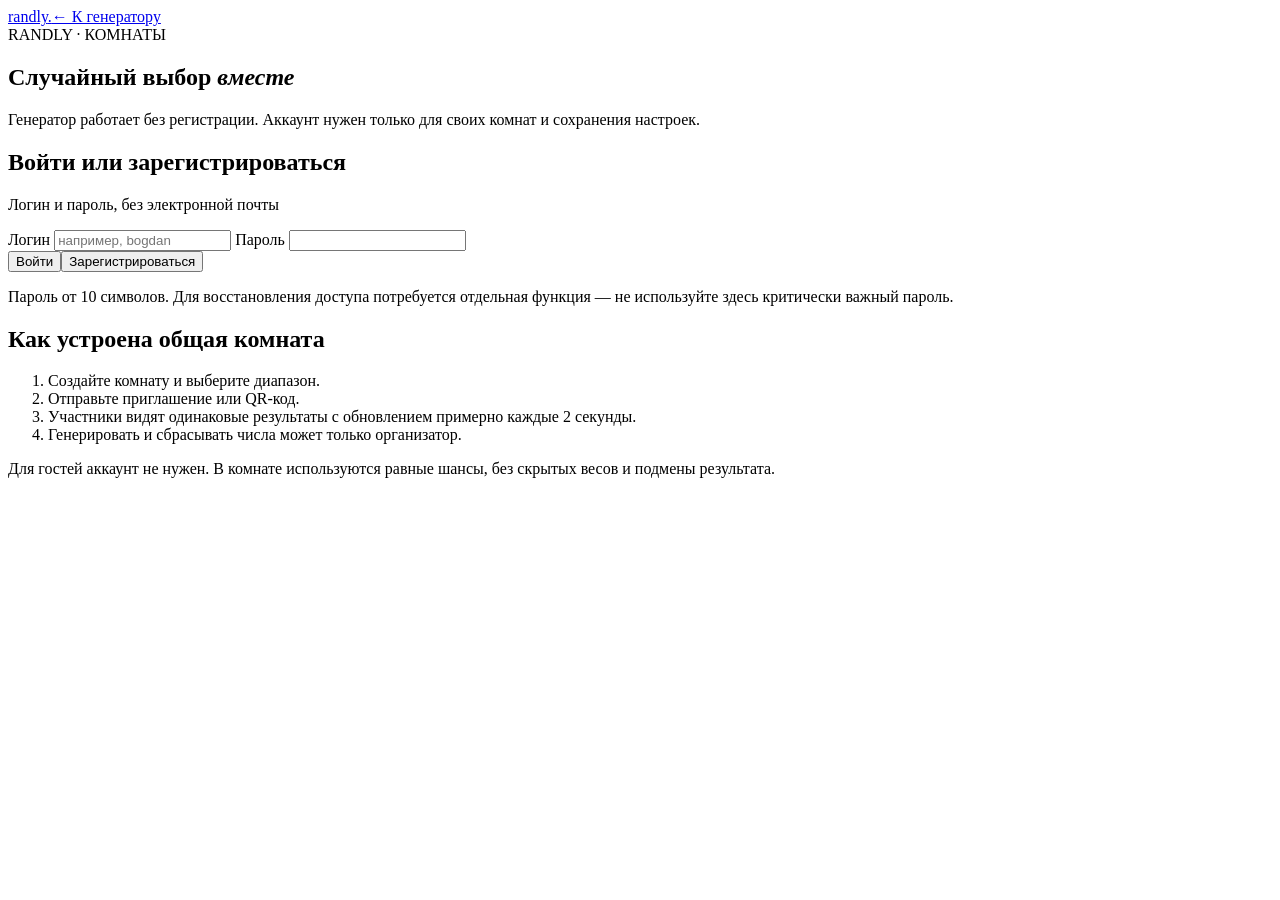
==== account.html @ 20c9071e "feat: add guest room view, QR invite, and optional account screens" ====
<!doctype html>
<html lang="ru">
<head>
<meta charset="utf-8"><meta name="viewport" content="width=device-width,initial-scale=1">
<meta name="description" content="Randly — аккаунт и общие комнаты для жеребьёвки">
<title>Randly — аккаунт и комнаты</title><link rel="icon" href="./favicon.svg" type="image/svg+xml">
<link rel="stylesheet" href="./account.css"><script src="./account.js" defer></script>
</head>
<body>
<header class="header"><a class="logo" href="./">randly<span>.</span></a><a href="./">← К генератору</a></header>
<main class="wrap">
 <section class="hero"><span class="tag">RANDLY · КОМНАТЫ</span><h1>Случайный выбор <em>вместе</em></h1>
 <p>Генератор работает без регистрации. Аккаунт нужен только для своих комнат и сохранения настроек.</p></section>
 <div class="grid">
 <section class="card" id="authCard">
 <h2>Войти или зарегистрироваться</h2>
 <p class="secondary">Логин и пароль, без электронной почты</p>
 <form id="authForm">
  <label>Логин <input name="username" placeholder="например, bogdan" minlength="3" maxlength="24" pattern="[a-zA-Z0-9_]+" autocomplete="username" required></label>
  <label>Пароль <input name="password" type="password" minlength="10" maxlength="128" autocomplete="current-password" required></label>
  <div class="actions"><button class="primary" name="action" value="login" type="submit">Войти</button><button class="outline" name="action" value="register" type="submit">Зарегистрироваться</button></div>
 </form>
 <p class="note">Пароль от 10 символов. Для восстановления доступа потребуется отдельная функция — не используйте здесь критически важный пароль.</p>
 </section>
 <section class="card" id="profileCard" hidden>
   <div class="split"><h2>Привет, <span id="username"></span>!</h2><button class="text-button" id="logoutBtn">Выйти</button></div>
   <p class="secondary">Создавайте комнаты и сохраняйте наборы</p>
   <h3>Новая комната</h3>
   <form id="roomForm">
     <label>Название <input name="title" maxlength="80" value="Общая жеребьёвка" required></label>
     <div class="cols"><label>От <input name="min_value" type="number" value="1" min="-1000000" max="1000000" required></label>
     <label>До <input name="max_value" type="number" value="9" min="-1000000" max="1000000" required></label></div>
     <label class="checkbox"><input name="no_repeats" type="checkbox" checked> Не повторять числа до сброса</label>
     <button class="primary wide" type="submit">Создать комнату</button>
   </form>
   <h3>Мои комнаты</h3><div id="roomsList" class="room-list"><p class="secondary">Загружаем…</p></div>
   <h3>Настройки между устройствами</h3>
   <p class="secondary">Сохраняются параметры и наборы генераторов из текущего браузера. История отдельных жеребьёвок не синхронизируется.</p>
   <div class="actions"><button class="outline" id="uploadBtn">Сохранить на сервер</button><button class="outline" id="downloadBtn">Загрузить на устройство</button></div>
 </section>
 <section class="card tip"><h2>Как устроена общая комната</h2>
  <ol><li>Создайте комнату и выберите диапазон.</li><li>Отправьте приглашение или QR-код.</li><li>Участники видят одинаковые результаты с обновлением примерно каждые 2 секунды.</li><li>Генерировать и сбрасывать числа может только организатор.</li></ol>
  <p class="secondary">Для гостей аккаунт не нужен. В комнате используются равные шансы, без скрытых весов и подмены результата.</p>
 </section>
 </div>
 <div id="message" class="message" role="status" aria-live="polite"></div>
</main>
</body>
</html>
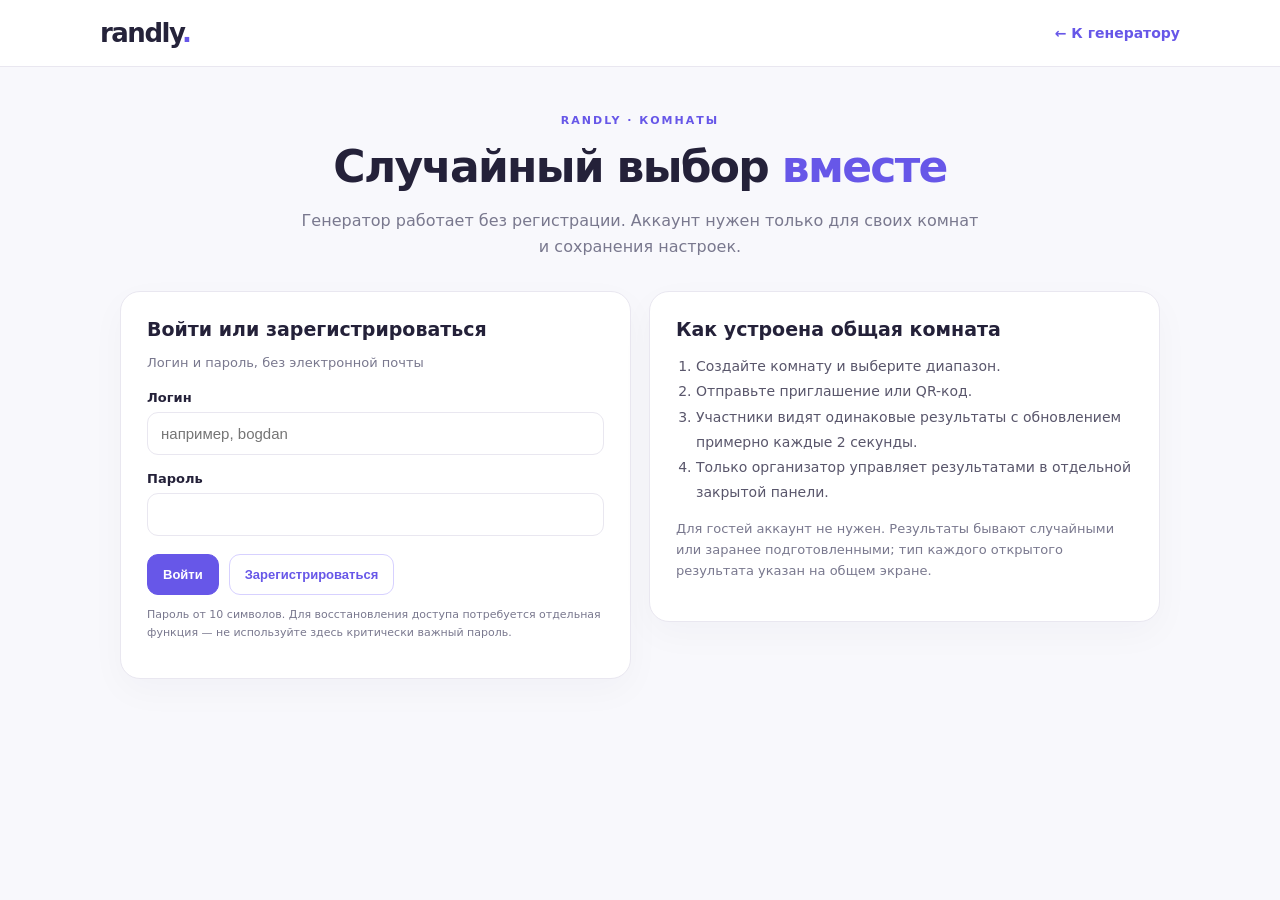
==== commit 970a8bb7: "feat: separate private organizer controls from guest room view" ====
--- a/account.html
+++ b/account.html
@@ -39,8 +39,8 @@
    <div class="actions"><button class="outline" id="uploadBtn">Сохранить на сервер</button><button class="outline" id="downloadBtn">Загрузить на устройство</button></div>
  </section>
  <section class="card tip"><h2>Как устроена общая комната</h2>
-  <ol><li>Создайте комнату и выберите диапазон.</li><li>Отправьте приглашение или QR-код.</li><li>Участники видят одинаковые результаты с обновлением примерно каждые 2 секунды.</li><li>Генерировать и сбрасывать числа может только организатор.</li></ol>
-  <p class="secondary">Для гостей аккаунт не нужен. В комнате используются равные шансы, без скрытых весов и подмены результата.</p>
+  <ol><li>Создайте комнату и выберите диапазон.</li><li>Отправьте приглашение или QR-код.</li><li>Участники видят одинаковые результаты с обновлением примерно каждые 2 секунды.</li><li>Только организатор управляет результатами в отдельной закрытой панели.</li></ol>
+  <p class="secondary">Для гостей аккаунт не нужен. Результаты бывают случайными или заранее подготовленными; тип каждого открытого результата указан на общем экране.</p>
  </section>
  </div>
  <div id="message" class="message" role="status" aria-live="polite"></div>
--- a/account.css
+++ b/account.css
@@ -0,0 +1 @@
+:root{color-scheme:light;font-family:Inter,"Segoe UI",system-ui,sans-serif;--accent:#6757e8;--ink:#242139;--muted:#79788e;--edge:#e9e7f0;--bg:#f8f8fc}*{box-sizing:border-box}body{margin:0;background:var(--bg);color:var(--ink)}.header{display:flex;justify-content:space-between;align-items:center;padding:18px max(20px,calc((100vw - 1080px)/2));background:white;border-bottom:1px solid var(--edge)}a{color:var(--accent);text-decoration:none}.header>a:last-child{font-size:14px;font-weight:600}.logo{font-size:26px;font-weight:850;letter-spacing:-1.5px;color:#25233a}.logo span,.hero em{color:var(--accent);font-style:normal}.wrap{max-width:1080px;margin:auto;padding:42px 20px}.hero{text-align:center;max-width:680px;margin:0 auto 32px}.tag{font-size:11px;color:var(--accent);font-weight:800;letter-spacing:2px}.hero h1{font-size:clamp(30px,5vw,44px);letter-spacing:-1.7px;margin:13px 0}.hero p{color:var(--muted);line-height:1.6}.grid{display:grid;grid-template-columns:1fr 1fr;gap:18px;align-items:start}.card{background:white;border:1px solid var(--edge);border-radius:20px;padding:26px;box-shadow:0 12px 36px #25224908}.card[hidden]{display:none}.tip{grid-column:2}.card h2{font-size:19px;margin:0 0 7px}.card h3{margin:26px 0 13px;font-size:15px}.secondary,.note{color:var(--muted);font-size:13px;line-height:1.6}.note{font-size:11px}.card label{display:block;font-size:13px;font-weight:700;margin:16px 0 0}.card input:not([type=checkbox]){width:100%;padding:12px 13px;border-radius:11px;border:1px solid var(--edge);background:white;font-size:15px;margin-top:7px;outline:none}.card input:focus{border-color:var(--accent);box-shadow:0 0 0 3px #6757e81d}.actions,.split{display:flex;align-items:center;justify-content:space-between;gap:10px;flex-wrap:wrap}.actions{justify-content:flex-start;margin-top:18px}.primary,.outline{cursor:pointer;padding:12px 15px;border-radius:11px;font-size:13px;font-weight:750}.primary{background:var(--accent);color:white;border:1px solid var(--accent)}.outline{color:var(--accent);background:#fff;border:1px solid #d7d1ff}.wide{width:100%;margin-top:18px}.cols{display:flex;gap:10px}.cols label{flex:1;min-width:0}.checkbox{display:flex!important;align-items:center;gap:8px}.text-button{border:0;background:none;color:var(--accent);cursor:pointer}.room-list{display:grid;gap:10px}.room-item{display:flex;align-items:center;justify-content:space-between;gap:10px;padding:12px;border:1px solid var(--edge);border-radius:12px}.room-item small{display:block;color:var(--muted);margin-top:4px}.tip ol{padding-left:20px;line-height:1.8;font-size:14px;color:#59566b}.message{font-size:14px;text-align:center;margin:18px auto;color:var(--accent);min-height:26px}@media(max-width:740px){.wrap{padding-top:27px}.grid{grid-template-columns:1fr}.tip{grid-column:auto}.card{padding:21px}.actions button{flex:1}.hero{margin-bottom:24px}}@media(prefers-reduced-motion:reduce){*{scroll-behavior:auto!important;transition:none!important}}
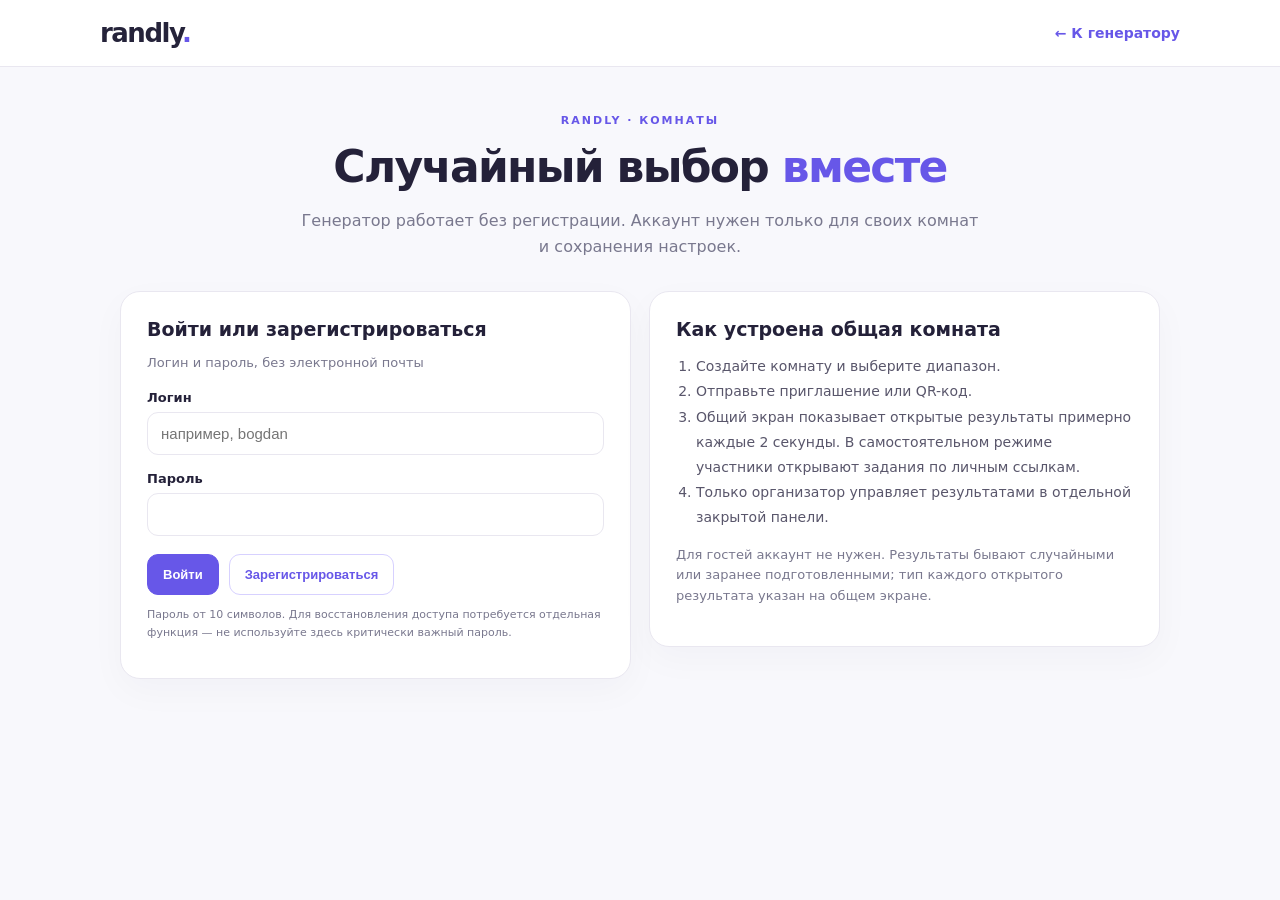
==== commit 919db39d: "docs: explain participant links and validate UI scripts in CI" ====
--- a/account.html
+++ b/account.html
@@ -31,6 +31,8 @@
      <div class="cols"><label>От <input name="min_value" type="number" value="1" min="-1000000" max="1000000" required></label>
      <label>До <input name="max_value" type="number" value="9" min="-1000000" max="1000000" required></label></div>
      <label class="checkbox"><input name="no_repeats" type="checkbox" checked> Не повторять числа до сброса</label>
+     <label class="checkbox" id="selfServiceOption" hidden><input name="self_service" type="checkbox"> Участники сами открывают задания по личной ссылке</label>
+     <p id="selfServiceDescription" class="secondary" hidden>Результаты подготавливаются заранее, затем каждый участник нажимает «Открыть задание» на своём телефоне. В обычных комнатах организатор проводит жеребьёвку.</p>
      <button class="primary wide" type="submit">Создать комнату</button>
    </form>
    <h3>Мои комнаты</h3><div id="roomsList" class="room-list"><p class="secondary">Загружаем…</p></div>
@@ -39,7 +41,7 @@
    <div class="actions"><button class="outline" id="uploadBtn">Сохранить на сервер</button><button class="outline" id="downloadBtn">Загрузить на устройство</button></div>
  </section>
  <section class="card tip"><h2>Как устроена общая комната</h2>
-  <ol><li>Создайте комнату и выберите диапазон.</li><li>Отправьте приглашение или QR-код.</li><li>Участники видят одинаковые результаты с обновлением примерно каждые 2 секунды.</li><li>Только организатор управляет результатами в отдельной закрытой панели.</li></ol>
+  <ol><li>Создайте комнату и выберите диапазон.</li><li>Отправьте приглашение или QR-код.</li><li>Общий экран показывает открытые результаты примерно каждые 2 секунды. В самостоятельном режиме участники открывают задания по личным ссылкам.</li><li>Только организатор управляет результатами в отдельной закрытой панели.</li></ol>
   <p class="secondary">Для гостей аккаунт не нужен. Результаты бывают случайными или заранее подготовленными; тип каждого открытого результата указан на общем экране.</p>
  </section>
  </div>
